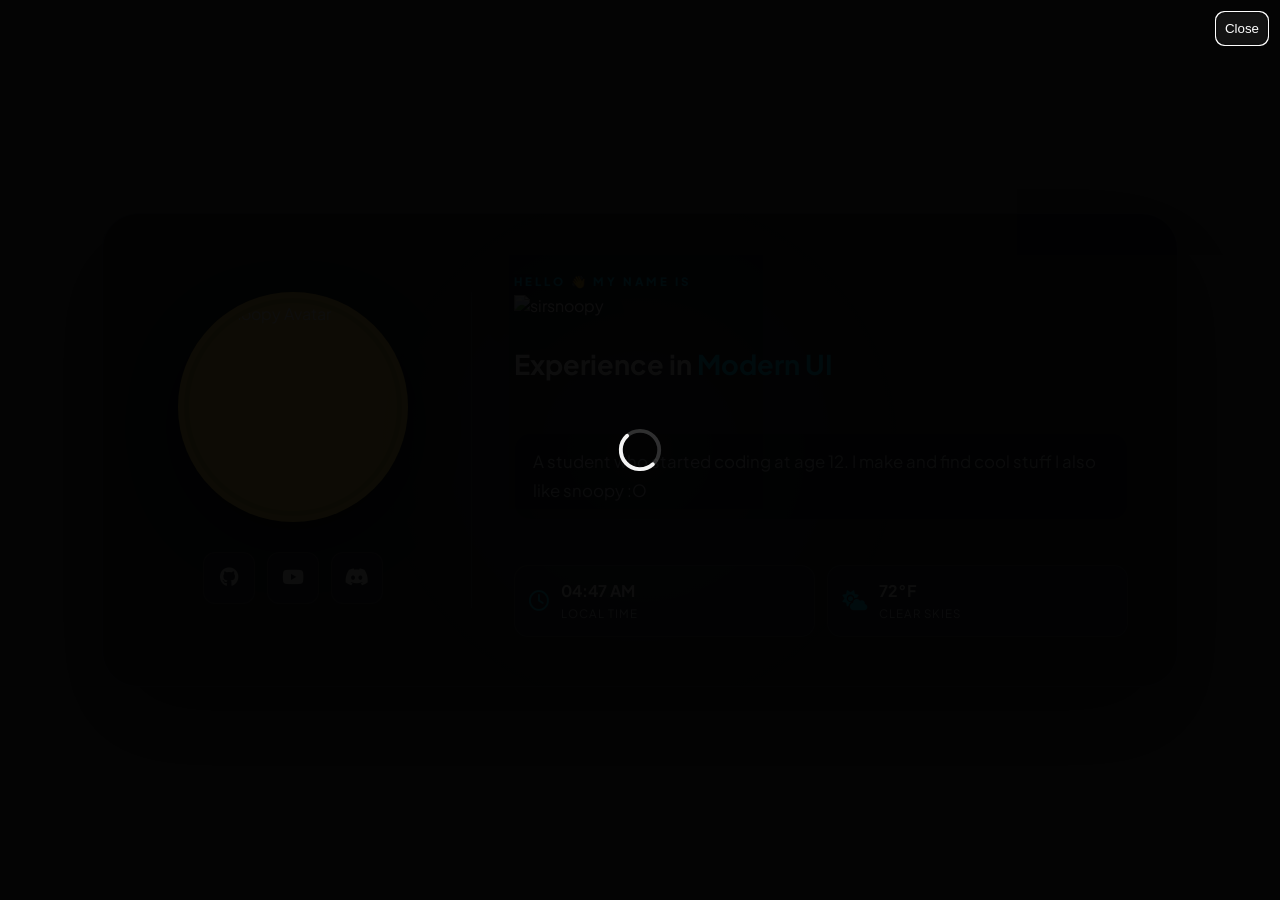
==== index.html @ 87497e59 "Update index.html" ====
<!doctype html>
<html lang="en">
<head>
<meta charset="utf-8" />
<meta name="viewport" content="width=device-width,initial-scale=1,viewport-fit=cover" />
<title>Sirsnoopy | Coder</title>

<link rel="icon" type="image/png" href="https://raw.githubusercontent.com/code-andrewy/Images/refs/heads/main/c0e9641a-6ab6-4aae-87ee-11a4ff2da95d.sketchpad%20(1).png" />

<link rel="stylesheet" href="https://cdnjs.cloudflare.com/ajax/libs/font-awesome/6.5.1/css/all.min.css" />

<link href="https://fonts.googleapis.com/css2?family=Plus+Jakarta+Sans:wght@400;600;700;800&display=swap" rel="stylesheet" />

<link rel="stylesheet" href="style.css">
</head>

<body>

<video id="bg-video" autoplay muted loop playsinline preload="auto">
  <source src="https://raw.githubusercontent.com/code-andrewy/Images/refs/heads/main/background.mp4" type="video/mp4">
  <source src="https://raw.githubusercontent.com/code-andrewy/Images/refs/heads/main/background.webm" type="video/webm">
</video>

<div id="bg-overlay"></div>

<div id="context-menu" aria-hidden="true" role="menu">
  <div class="menu-item" id="ctx-refresh" role="menuitem" tabindex="0">
    <i class="fa-solid fa-rotate"></i>
    <span style="margin-left:8px">Refresh Page</span>
  </div>
  <div class="menu-item" id="ctx-close" role="menuitem" tabindex="0">
    <i class="fa-solid fa-xmark"></i>
    <span style="margin-left:8px">Close Menu</span>
  </div>
</div>

<div class="container" id="tilt-container">
  <main class="card" id="tilt-card" role="application" aria-label="Sirsnoopy profile card">

    <div class="card-glow" id="glow"></div>

    <div class="profile-section">
      <div class="pfp-outer" tabindex="0">
        <div class="pfp-inner">
          <img
            src="https://raw.githubusercontent.com/code-andrewy/Images/refs/heads/main/c0e9641a-6ab6-4aae-87ee-11a4ff2da95d.sketchpad%20(1).png"
            alt="Sirsnoopy Avatar"
            class="pfp-img">
        </div>
      </div>

      <div class="social-row">
        <a href="https://github.com/code-andrewy" target="_blank" rel="noopener" class="social-btn" aria-label="GitHub">
          <i class="fa-brands fa-github"></i>
        </a>

        <a href="https://www.youtube.com/@SirSnoopsiee" target="_blank" rel="noopener" class="social-btn" aria-label="YouTube">
          <i class="fa-brands fa-youtube"></i>
        </a>

        <a href="https://discord.com/users/1453900770524266516" target="_blank" rel="noopener" class="social-btn" aria-label="Discord">
          <i class="fa-brands fa-discord"></i>
        </a>
      </div>
    </div>

    <div class="content-section">

      <div>
        <p class="greeting">Hello 👋 my name is</p>
        <img
          src="https://raw.githubusercontent.com/code-andrewy/jumpman64beta/refs/heads/main/image-removebg-preview%20(1).png"
          alt="sirsnoopy"
          class="name-logo">
      </div>

      <div class="typewriter-wrap">
        Experience in 
        <span id="typewriter" style="color:var(--blue)"></span>
        <span class="cursor"></span>
      </div>

      <p class="bio">
        A student who started coding at age 12. I make and find cool stuff I also like snoopy :O
      </p>

      <div class="info-grid">

        <div class="stat-box">
          <i class="fa-regular fa-clock"></i>
          <div>
            <span class="stat-val" id="time">00:00</span>
            <span class="stat-label">Local Time</span>
          </div>
        </div>

        <div class="stat-box">
          <i class="fa-solid fa-cloud-sun"></i>
          <div>
            <span class="stat-val" id="temp">--°F</span>
            <span class="stat-label" id="cond">Loading...</span>
          </div>
        </div>

      </div>

    </div>

  </main>
</div>

<div class="video-modal" id="video-modal" aria-hidden="true">
  <div class="video-frame" role="dialog" aria-modal="true" aria-label="Intro video">
    <button class="close" id="video-close">Close</button>
    <div id="intro-player" style="width:100%;height:100%;"></div>
  </div>
</div>

<script src="script.js" defer></script>

</body>
</html>
---- style.css ----
:root{
  --blue:#00d2ff;
  --yellow:#ffde59;
  --glass:rgba(15,20,35,0.75);
  --border:rgba(255,255,255,0.15);
  --text:#ffffff;
  --muted:#cbd5e1;
  --bg-fallback:url('https://raw.githubusercontent.com/code-andrewy/jumpman64beta/refs/heads/main/charlie-brown-snoopy-stargazing-desktop-wallpaper-preview.jpg');
  --smooth-medium:260ms;
}
*{box-sizing:border-box}
html,body{height:100%;margin:0;padding:0;font-family:'Plus Jakarta Sans',sans-serif;-webkit-font-smoothing:antialiased;-moz-osx-font-smoothing:grayscale;color:var(--text)}
body{display:flex;align-items:center;justify-content:center;min-height:100vh;padding:env(safe-area-inset-top,20px) env(safe-area-inset-right,20px) env(safe-area-inset-bottom,20px) env(safe-area-inset-left,20px);background:linear-gradient(rgba(0,0,0,0.45),rgba(0,0,0,0.45)),var(--bg-fallback);background-size:cover;background-position:center;overflow:auto}
@media (min-width:1100px){ body{ background-attachment:fixed } }
#bg-video{position:fixed;inset:0;width:100%;height:100%;object-fit:cover;z-index:-2;pointer-events:none}
#bg-overlay{position:fixed;inset:0;background:linear-gradient(rgba(0,0,0,0.45),rgba(0,0,0,0.45));z-index:-1;pointer-events:none}
.hide-video #bg-video{display:none}
#context-menu{position:fixed;background:rgba(20,25,40,0.95);backdrop-filter:blur(12px);border:1px solid var(--border);border-radius:12px;padding:8px;width:180px;display:none;z-index:10005;box-shadow:0 10px 30px rgba(0,0,0,0.5)}
.menu-item{padding:10px 14px;font-size:.85rem;border-radius:8px;cursor:pointer;display:flex;align-items:center;gap:10px}
.menu-item:hover{background:rgba(255,255,255,0.06)}
.menu-item:focus{outline:3px solid rgba(0,210,255,0.12)}
.ripple{position:fixed;border-radius:50%;transform:translate(-50%,-50%);pointer-events:none;background:rgba(255,255,255,0.16);animation:rippleAnim .56s cubic-bezier(.2,.9,.28,1) forwards;z-index:10006}
@keyframes rippleAnim{0%{transform:translate(-50%,-50%) scale(0.02);opacity:0.9}60%{transform:translate(-50%,-50%) scale(0.8);opacity:0.45}100%{transform:translate(-50%,-50%) scale(4);opacity:0}}
.container{width:100%;max-width:1100px;margin:0 auto;padding:12px;perspective:1500px;z-index:2}
.card{width:100%;background:var(--glass);border:1px solid var(--border);border-radius:36px;padding:clamp(18px,3.5vw,48px);display:grid;grid-template-columns:1fr;gap:clamp(16px,3vw,40px);backdrop-filter:blur(28px) saturate(160%);-webkit-backdrop-filter:blur(28px) saturate(160%);box-shadow:0 40px 90px rgba(0,0,0,0.55);transform-style:preserve-3d;transition:transform .12s ease-out;position:relative;max-height:calc(100vh - 40px);overflow:auto;-webkit-overflow-scrolling:touch;will-change:transform}
.card-glow{position:absolute;inset:0;background:radial-gradient(circle at var(--mouse-x,50%) var(--mouse-y,50%),rgba(255,255,255,0.08),transparent 45%);pointer-events:none;z-index:3;border-radius:inherit;transition:background-position 220ms linear,opacity 220ms ease}
.profile-section{display:flex;flex-direction:column;align-items:center;gap:clamp(16px,2.6vw,30px);z-index:2;padding-bottom:4px}
.pfp-outer{width:clamp(120px,20vw,230px);height:clamp(120px,20vw,230px);background:var(--yellow);border-radius:50%;padding:6px;box-shadow:0 20px 45px rgba(0,0,0,0.5);transition:transform .4s cubic-bezier(.175,.885,.32,1.275);flex-shrink:0}
.pfp-outer:hover{transform:scale(1.04)}
.pfp-inner{width:100%;height:100%;border-radius:50%;overflow:hidden;border:5px solid rgba(0,0,0,0.12)}
.pfp-img{width:100%;height:100%;object-fit:cover;display:block;backface-visibility:hidden;-webkit-transform:translateZ(0)}
.content-section{z-index:2;display:flex;flex-direction:column;gap:clamp(12px,2.2vw,28px)}
.greeting{color:var(--blue);text-transform:uppercase;letter-spacing:3px;font-weight:800;font-size:.72rem;margin-bottom:6px;opacity:.95}
.name-logo{max-width:320px;width:100%;filter:drop-shadow(0 8px 15px rgba(0,0,0,0.4));margin-bottom:6px}
.typewriter-wrap{font-size:clamp(1rem,2.6vw,1.7rem);font-weight:700;min-height:1.4em;line-height:1.1;word-break:break-word}
.bio{color:var(--muted);font-size:clamp(.95rem,1.9vw,1.05rem);line-height:1.7;background:rgba(0,0,0,0.28);padding:14px 18px;border-radius:16px;border:1px solid rgba(255,255,255,0.06);max-width:100%;overflow:auto}
.info-grid{display:grid;grid-template-columns:repeat(auto-fit,minmax(160px,1fr));gap:12px}
.stat-box{background:rgba(255,255,255,0.04);padding:14px;border-radius:14px;border:1px solid var(--border);display:flex;align-items:center;gap:12px;transition:transform .28s ease,background .28s ease,border-color .28s ease}
.stat-box:hover{transform:translateY(-6px);background:rgba(255,255,255,0.06);border-color:var(--blue)}
.stat-box i{font-size:1.25rem;color:var(--blue)}
.stat-val{font-weight:700;font-size:1rem;display:block}
.stat-label{font-size:.72rem;color:var(--muted);text-transform:uppercase;letter-spacing:1px}
.social-row{display:flex;gap:12px;flex-wrap:wrap;align-items:center}
.social-btn{width:52px;height:52px;border-radius:12px;background:rgba(255,255,255,0.07);border:1px solid var(--border);color:white;font-size:1.2rem;display:grid;place-items:center;text-decoration:none;transition:transform .22s cubic-bezier(.175,.885,.32,1.275),box-shadow .22s}
.social-btn:hover{transform:translateY(-8px) scale(1.06);box-shadow:0 12px 28px rgba(0,0,0,0.28)}
@media (min-width:850px){.card{grid-template-columns:320px 1fr;align-items:center;gap:36px;padding:clamp(28px,3.8vw,56px)}.profile-section{border-right:1px solid var(--border);padding-right:36px}.content-section{padding-left:6px}}
@media (max-width:600px){.card{padding:16px;border-radius:20px;gap:16px;max-height:calc(100vh - 20px)}.profile-section{border-right:none;padding:0}.social-row{justify-content:center}.name-logo{max-width:260px;margin:0 auto;display:block}.greeting{text-align:center}.pfp-outer{padding:4px}.social-btn{width:48px;height:48px;font-size:1.05rem;border-radius:10px}.bio{padding:12px;border-radius:12px}}
@media (max-width:420px){.pfp-outer{width:clamp(96px,28vw,160px);height:clamp(96px,28vw,160px)}.typewriter-wrap{font-size:1.05rem}.stat-box{padding:11px;gap:10px}.info-grid{grid-template-columns:repeat(auto-fit,minmax(140px,1fr))}.card{padding:12px;border-radius:16px}}
.video-modal{position:fixed;inset:0;display:none;align-items:center;justify-content:center;background:rgba(0,0,0,0.95);z-index:10010}
.video-frame{position:absolute;inset:0;width:100%;height:100%;margin:auto;border-radius:0;overflow:hidden}
.video-frame .close{position:absolute;right:12px;top:12px;background:rgba(255,255,255,0.06);border:1px solid rgba(255,255,255,0.06);color:#fff;padding:8px;border-radius:8px;cursor:pointer;z-index:3}
.copy-toast{position:fixed;left:50%;transform:translateX(-50%);bottom:6%;padding:10px 14px;border-radius:12px;background:rgba(12,12,12,0.9);color:#fff;font-weight:700;z-index:120000;box-shadow:0 12px 28px rgba(0,0,0,0.6)}
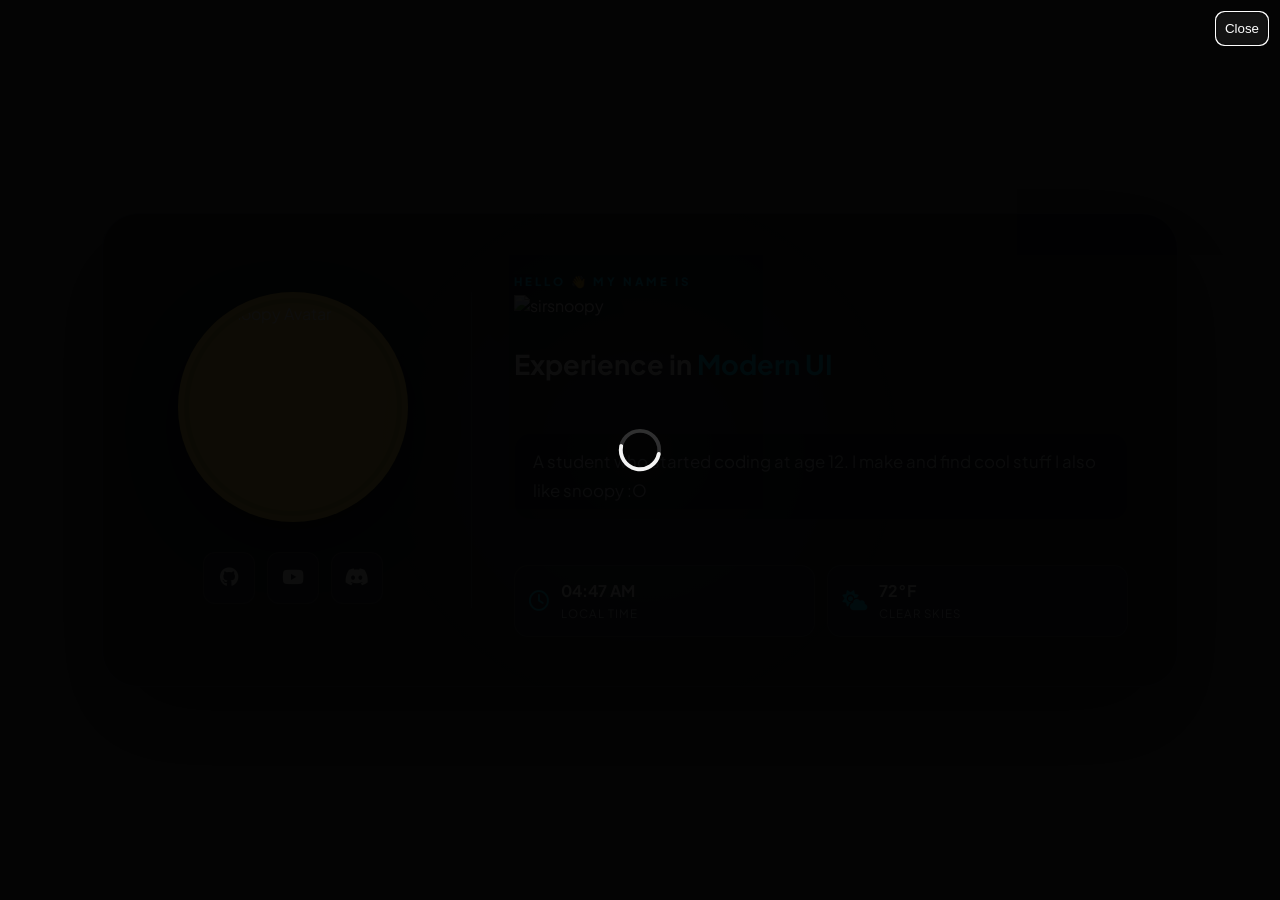
==== commit 643458d3: "Update index.html" ====
--- a/index.html
+++ b/index.html
@@ -15,11 +15,6 @@
 </head>
 
 <body>
-
-<video id="bg-video" autoplay muted loop playsinline preload="auto">
-  <source src="https://raw.githubusercontent.com/code-andrewy/Images/refs/heads/main/background.mp4" type="video/mp4">
-  <source src="https://raw.githubusercontent.com/code-andrewy/Images/refs/heads/main/background.webm" type="video/webm">
-</video>
 
 <div id="bg-overlay"></div>
 
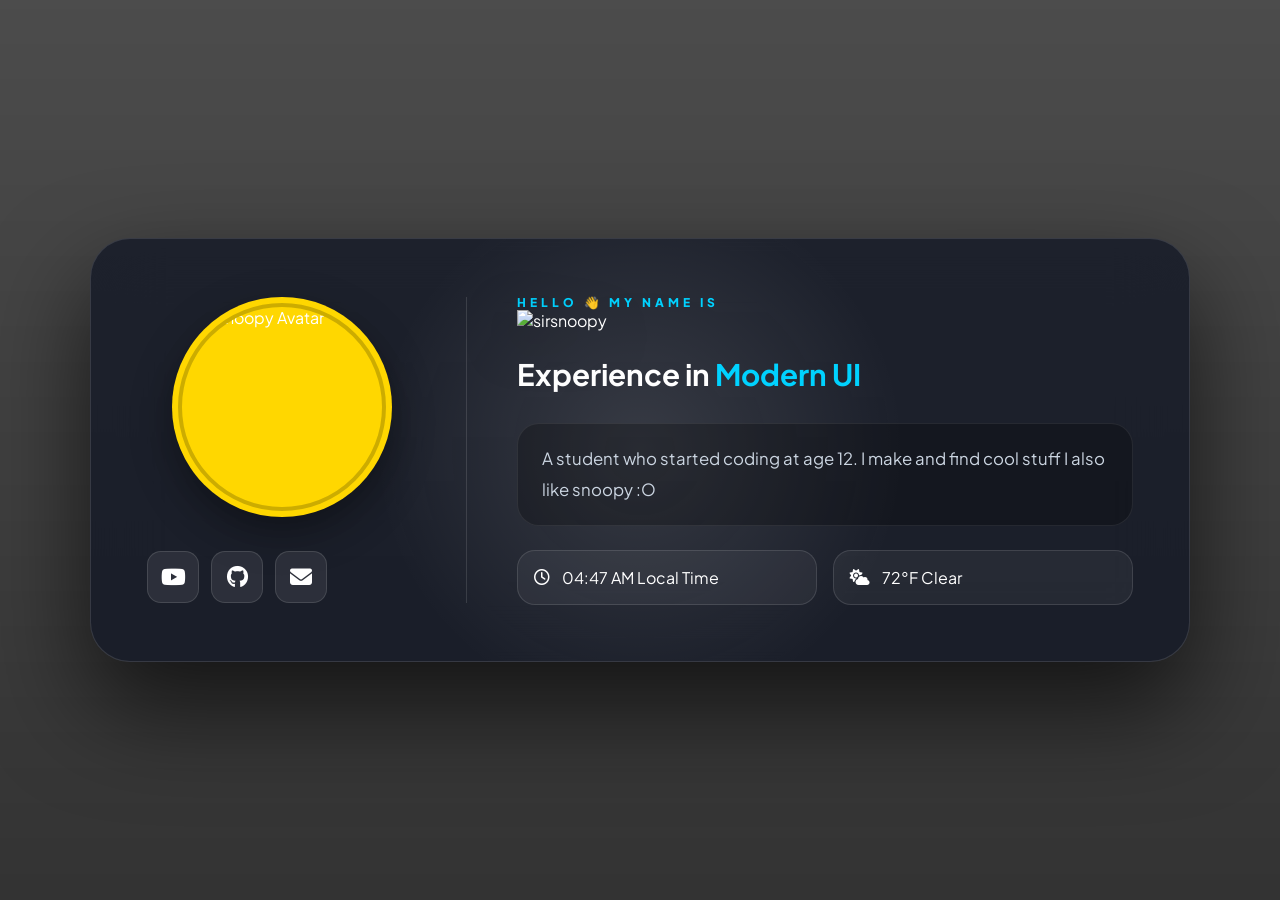
==== commit 985733b6: "removed yt" ====
--- a/index.html
+++ b/index.html
@@ -3,9 +3,9 @@
 <head>
 <meta charset="utf-8" />
 <meta name="viewport" content="width=device-width,initial-scale=1,viewport-fit=cover" />
-<title>Sirsnoopy | Coder</title>
+<title>Sirsnoopy</title>
 
-<link rel="icon" type="image/png" href="https://raw.githubusercontent.com/code-andrewy/Images/refs/heads/main/c0e9641a-6ab6-4aae-87ee-11a4ff2da95d.sketchpad%20(1).png" />
+<link rel="icon" type="image/png" href="https://raw.githubusercontent.com/code-andrewy/Images/refs/heads/main/unwatermarked_Gemini_Generated_Image_5cxwxp5cxwxp5cxw.png" />
 
 <link rel="stylesheet" href="https://cdnjs.cloudflare.com/ajax/libs/font-awesome/6.5.1/css/all.min.css" />
 
@@ -38,7 +38,7 @@
       <div class="pfp-outer" tabindex="0">
         <div class="pfp-inner">
           <img
-            src="https://raw.githubusercontent.com/code-andrewy/Images/refs/heads/main/c0e9641a-6ab6-4aae-87ee-11a4ff2da95d.sketchpad%20(1).png"
+            src="https://raw.githubusercontent.com/code-andrewy/Images/refs/heads/main/unwatermarked_Gemini_Generated_Image_5cxwxp5cxwxp5cxw.png"
             alt="Sirsnoopy Avatar"
             class="pfp-img">
         </div>
@@ -53,7 +53,7 @@
           <i class="fa-brands fa-youtube"></i>
         </a>
 
-        <a href="https://discord.com/users/1453900770524266516" target="_blank" rel="noopener" class="social-btn" aria-label="Discord">
+        <a href="https://discord.com/users/1478125540828385350" target="_blank" rel="noopener" class="social-btn" aria-label="Discord">
           <i class="fa-brands fa-discord"></i>
         </a>
       </div>
@@ -106,7 +106,6 @@
 
 <div class="video-modal" id="video-modal" aria-hidden="true">
   <div class="video-frame" role="dialog" aria-modal="true" aria-label="Intro video">
-    <button class="close" id="video-close">Close</button>
     <div id="intro-player" style="width:100%;height:100%;"></div>
   </div>
 </div>
--- a/style.css
+++ b/style.css
@@ -1,52 +1,358 @@
-:root{
-  --blue:#00d2ff;
-  --yellow:#ffde59;
-  --glass:rgba(15,20,35,0.75);
-  --border:rgba(255,255,255,0.15);
-  --text:#ffffff;
-  --muted:#cbd5e1;
-  --bg-fallback:url('https://raw.githubusercontent.com/code-andrewy/jumpman64beta/refs/heads/main/charlie-brown-snoopy-stargazing-desktop-wallpaper-preview.jpg');
-  --smooth-medium:260ms;
-}
-*{box-sizing:border-box}
-html,body{height:100%;margin:0;padding:0;font-family:'Plus Jakarta Sans',sans-serif;-webkit-font-smoothing:antialiased;-moz-osx-font-smoothing:grayscale;color:var(--text)}
-body{display:flex;align-items:center;justify-content:center;min-height:100vh;padding:env(safe-area-inset-top,20px) env(safe-area-inset-right,20px) env(safe-area-inset-bottom,20px) env(safe-area-inset-left,20px);background:linear-gradient(rgba(0,0,0,0.45),rgba(0,0,0,0.45)),var(--bg-fallback);background-size:cover;background-position:center;overflow:auto}
-@media (min-width:1100px){ body{ background-attachment:fixed } }
-#bg-video{position:fixed;inset:0;width:100%;height:100%;object-fit:cover;z-index:-2;pointer-events:none}
-#bg-overlay{position:fixed;inset:0;background:linear-gradient(rgba(0,0,0,0.45),rgba(0,0,0,0.45));z-index:-1;pointer-events:none}
-.hide-video #bg-video{display:none}
-#context-menu{position:fixed;background:rgba(20,25,40,0.95);backdrop-filter:blur(12px);border:1px solid var(--border);border-radius:12px;padding:8px;width:180px;display:none;z-index:10005;box-shadow:0 10px 30px rgba(0,0,0,0.5)}
-.menu-item{padding:10px 14px;font-size:.85rem;border-radius:8px;cursor:pointer;display:flex;align-items:center;gap:10px}
-.menu-item:hover{background:rgba(255,255,255,0.06)}
-.menu-item:focus{outline:3px solid rgba(0,210,255,0.12)}
-.ripple{position:fixed;border-radius:50%;transform:translate(-50%,-50%);pointer-events:none;background:rgba(255,255,255,0.16);animation:rippleAnim .56s cubic-bezier(.2,.9,.28,1) forwards;z-index:10006}
-@keyframes rippleAnim{0%{transform:translate(-50%,-50%) scale(0.02);opacity:0.9}60%{transform:translate(-50%,-50%) scale(0.8);opacity:0.45}100%{transform:translate(-50%,-50%) scale(4);opacity:0}}
-.container{width:100%;max-width:1100px;margin:0 auto;padding:12px;perspective:1500px;z-index:2}
-.card{width:100%;background:var(--glass);border:1px solid var(--border);border-radius:36px;padding:clamp(18px,3.5vw,48px);display:grid;grid-template-columns:1fr;gap:clamp(16px,3vw,40px);backdrop-filter:blur(28px) saturate(160%);-webkit-backdrop-filter:blur(28px) saturate(160%);box-shadow:0 40px 90px rgba(0,0,0,0.55);transform-style:preserve-3d;transition:transform .12s ease-out;position:relative;max-height:calc(100vh - 40px);overflow:auto;-webkit-overflow-scrolling:touch;will-change:transform}
-.card-glow{position:absolute;inset:0;background:radial-gradient(circle at var(--mouse-x,50%) var(--mouse-y,50%),rgba(255,255,255,0.08),transparent 45%);pointer-events:none;z-index:3;border-radius:inherit;transition:background-position 220ms linear,opacity 220ms ease}
-.profile-section{display:flex;flex-direction:column;align-items:center;gap:clamp(16px,2.6vw,30px);z-index:2;padding-bottom:4px}
-.pfp-outer{width:clamp(120px,20vw,230px);height:clamp(120px,20vw,230px);background:var(--yellow);border-radius:50%;padding:6px;box-shadow:0 20px 45px rgba(0,0,0,0.5);transition:transform .4s cubic-bezier(.175,.885,.32,1.275);flex-shrink:0}
-.pfp-outer:hover{transform:scale(1.04)}
-.pfp-inner{width:100%;height:100%;border-radius:50%;overflow:hidden;border:5px solid rgba(0,0,0,0.12)}
-.pfp-img{width:100%;height:100%;object-fit:cover;display:block;backface-visibility:hidden;-webkit-transform:translateZ(0)}
-.content-section{z-index:2;display:flex;flex-direction:column;gap:clamp(12px,2.2vw,28px)}
-.greeting{color:var(--blue);text-transform:uppercase;letter-spacing:3px;font-weight:800;font-size:.72rem;margin-bottom:6px;opacity:.95}
-.name-logo{max-width:320px;width:100%;filter:drop-shadow(0 8px 15px rgba(0,0,0,0.4));margin-bottom:6px}
-.typewriter-wrap{font-size:clamp(1rem,2.6vw,1.7rem);font-weight:700;min-height:1.4em;line-height:1.1;word-break:break-word}
-.bio{color:var(--muted);font-size:clamp(.95rem,1.9vw,1.05rem);line-height:1.7;background:rgba(0,0,0,0.28);padding:14px 18px;border-radius:16px;border:1px solid rgba(255,255,255,0.06);max-width:100%;overflow:auto}
-.info-grid{display:grid;grid-template-columns:repeat(auto-fit,minmax(160px,1fr));gap:12px}
-.stat-box{background:rgba(255,255,255,0.04);padding:14px;border-radius:14px;border:1px solid var(--border);display:flex;align-items:center;gap:12px;transition:transform .28s ease,background .28s ease,border-color .28s ease}
-.stat-box:hover{transform:translateY(-6px);background:rgba(255,255,255,0.06);border-color:var(--blue)}
-.stat-box i{font-size:1.25rem;color:var(--blue)}
-.stat-val{font-weight:700;font-size:1rem;display:block}
-.stat-label{font-size:.72rem;color:var(--muted);text-transform:uppercase;letter-spacing:1px}
-.social-row{display:flex;gap:12px;flex-wrap:wrap;align-items:center}
-.social-btn{width:52px;height:52px;border-radius:12px;background:rgba(255,255,255,0.07);border:1px solid var(--border);color:white;font-size:1.2rem;display:grid;place-items:center;text-decoration:none;transition:transform .22s cubic-bezier(.175,.885,.32,1.275),box-shadow .22s}
-.social-btn:hover{transform:translateY(-8px) scale(1.06);box-shadow:0 12px 28px rgba(0,0,0,0.28)}
-@media (min-width:850px){.card{grid-template-columns:320px 1fr;align-items:center;gap:36px;padding:clamp(28px,3.8vw,56px)}.profile-section{border-right:1px solid var(--border);padding-right:36px}.content-section{padding-left:6px}}
-@media (max-width:600px){.card{padding:16px;border-radius:20px;gap:16px;max-height:calc(100vh - 20px)}.profile-section{border-right:none;padding:0}.social-row{justify-content:center}.name-logo{max-width:260px;margin:0 auto;display:block}.greeting{text-align:center}.pfp-outer{padding:4px}.social-btn{width:48px;height:48px;font-size:1.05rem;border-radius:10px}.bio{padding:12px;border-radius:12px}}
-@media (max-width:420px){.pfp-outer{width:clamp(96px,28vw,160px);height:clamp(96px,28vw,160px)}.typewriter-wrap{font-size:1.05rem}.stat-box{padding:11px;gap:10px}.info-grid{grid-template-columns:repeat(auto-fit,minmax(140px,1fr))}.card{padding:12px;border-radius:16px}}
-.video-modal{position:fixed;inset:0;display:none;align-items:center;justify-content:center;background:rgba(0,0,0,0.95);z-index:10010}
-.video-frame{position:absolute;inset:0;width:100%;height:100%;margin:auto;border-radius:0;overflow:hidden}
-.video-frame .close{position:absolute;right:12px;top:12px;background:rgba(255,255,255,0.06);border:1px solid rgba(255,255,255,0.06);color:#fff;padding:8px;border-radius:8px;cursor:pointer;z-index:3}
-.copy-toast{position:fixed;left:50%;transform:translateX(-50%);bottom:6%;padding:10px 14px;border-radius:12px;background:rgba(12,12,12,0.9);color:#fff;font-weight:700;z-index:120000;box-shadow:0 12px 28px rgba(0,0,0,0.6)}
+/* Stop looking at my code me don't like that! :( */ 
+:root {
+  --blue: #00d2ff;
+  --yellow: #ffd700; 
+  --glass: rgba(15, 20, 35, 0.72);
+  --border: rgba(255, 255, 255, 0.12);
+  --text: #ffffff;
+  --muted: #cbd5e1;
+  --bg-fallback: url('https://raw.githubusercontent.com/code-andrewy/jumpman64beta/refs/heads/main/charlie-brown-snoopy-stargazing-desktop-wallpaper-preview.jpg');
+  --smooth-bounce: cubic-bezier(0.34, 1.56, 0.64, 1);
+  --smooth-fluid: cubic-bezier(0.23, 1, 0.32, 1);
+}
+
+/* --- 2. BASE RESET --- */
+* { box-sizing: border-box; margin: 0; padding: 0; }
+
+html, body {
+  height: 100%;
+  font-family: 'Plus Jakarta Sans', sans-serif;
+  -webkit-font-smoothing: antialiased;
+  color: var(--text);
+  overflow-x: hidden;
+}
+
+body {
+  display: flex;
+  align-items: center;
+  justify-content: center;
+  min-height: 100vh;
+  padding: 20px;
+  background: linear-gradient(rgba(0, 0, 0, 0.5), rgba(0, 0, 0, 0.5)), var(--bg-fallback);
+  background-size: cover;
+  background-position: center;
+  background-attachment: fixed;
+}
+
+/* --- 3. BACKGROUND LAYERS --- */
+#bg-video {
+  position: fixed;
+  inset: 0;
+  width: 100%;
+  height: 100%;
+  object-fit: cover;
+  z-index: -2;
+  pointer-events: none;
+}
+
+#bg-overlay {
+  position: fixed;
+  inset: 0;
+  background: linear-gradient(rgba(0, 0, 0, 0.4), rgba(0, 0, 0, 0.6));
+  z-index: -1;
+}
+
+/* --- 4. CUSTOM CONTEXT MENU --- */
+#context-menu {
+  position: fixed;
+  background: rgba(20, 25, 40, 0.92);
+  backdrop-filter: blur(16px);
+  -webkit-backdrop-filter: blur(16px);
+  border: 1px solid var(--border);
+  border-radius: 14px;
+  padding: 6px;
+  width: 190px;
+  display: none;
+  z-index: 10005;
+  box-shadow: 0 15px 40px rgba(0, 0, 0, 0.6);
+}
+
+.menu-item {
+  padding: 10px 14px;
+  font-size: .85rem;
+  border-radius: 10px;
+  cursor: pointer;
+  display: flex;
+  align-items: center;
+  gap: 10px;
+  transition: all 0.2s ease;
+}
+
+.menu-item:hover { background: rgba(255, 255, 255, 0.1); color: var(--blue); }
+
+/* --- 5. THE MAIN CARD --- */
+.container {
+  width: 100%;
+  max-width: 1100px;
+  perspective: 2000px;
+  z-index: 2;
+  animation: cardAppear 0.85s var(--smooth-fluid);
+}
+
+.card {
+  width: 100%;
+  background: var(--glass);
+  border: 1px solid var(--border);
+  border-radius: 40px;
+  padding: clamp(24px, 5vw, 56px);
+  display: grid;
+  grid-template-columns: 1fr;
+  gap: clamp(24px, 4vw, 48px);
+  backdrop-filter: blur(35px) saturate(180%);
+  -webkit-backdrop-filter: blur(35px) saturate(180%);
+  box-shadow: 0 45px 100px rgba(0, 0, 0, 0.65);
+  transform-style: preserve-3d;
+  position: relative;
+  overflow: visible; 
+}
+
+.card-glow {
+  position: absolute;
+  inset: 0;
+  background: radial-gradient(circle at var(--mouse-x, 50%) var(--mouse-y, 50%), rgba(255, 255, 255, 0.12), transparent 45%);
+  pointer-events: none;
+  z-index: 1;
+  border-radius: inherit;
+}
+
+/* --- 6. PROFILE & SOCIALS --- */
+.profile-section {
+  display: flex;
+  flex-direction: column;
+  align-items: center;
+  gap: 24px;
+  z-index: 2;
+}
+
+.pfp-outer {
+  width: clamp(140px, 20vw, 220px);
+  height: clamp(140px, 20vw, 220px);
+  background: var(--yellow);
+  border-radius: 50%;
+  padding: 6px;
+  box-shadow: 0 15px 40px rgba(0, 0, 0, 0.4);
+  transition: transform 0.5s var(--smooth-bounce);
+}
+
+.pfp-outer:hover { transform: scale(1.05) rotate(2deg); }
+
+.pfp-inner {
+  width: 100%; height: 100%;
+  border-radius: 50%;
+  overflow: hidden;
+  border: 4px solid rgba(0, 0, 0, 0.2);
+}
+
+.pfp-img { width: 100%; height: 100%; object-fit: cover; }
+
+.social-row { 
+  display: flex; 
+  gap: 12px; 
+  flex-wrap: wrap; 
+  justify-content: center; 
+  align-items: center;
+  width: 100%;
+  margin-top: 10px;
+}
+
+.social-btn {
+  width: 52px;
+  height: 52px;
+  border-radius: 14px;
+  background: rgba(255, 255, 255, 0.08);
+  border: 1px solid var(--border);
+  color: white;
+  display: flex;
+  align-items: center;
+  justify-content: center;
+  text-decoration: none;
+  transition: all 0.4s var(--smooth-bounce);
+  position: relative;
+}
+
+.social-btn:hover { 
+  transform: translateY(-8px) scale(1.05); 
+  color: #fff; 
+}
+
+.social-btn::after {
+  content: attr(data-tooltip);
+  position: absolute;
+  bottom: -40px;
+  left: 50%;
+  transform: translateX(-50%) translateY(10px);
+  background: rgba(0, 0, 0, 0.9);
+  border: 1px solid var(--border);
+  color: white;
+  padding: 5px 12px;
+  border-radius: 8px;
+  font-size: 12px;
+  white-space: nowrap;
+  opacity: 0;
+  pointer-events: none;
+  transition: all 0.3s var(--smooth-fluid);
+  z-index: 100;
+}
+
+.social-btn:hover::after {
+  opacity: 1;
+  transform: translateX(-50%) translateY(0);
+}
+
+.social-btn.youtube:hover { background: #ff0000; border-color: #ff0000; box-shadow: 0 8px 20px rgba(255, 0, 0, 0.3); }
+.social-btn.github:hover { background: #333; border-color: #666; box-shadow: 0 8px 20px rgba(0, 0, 0, 0.4); }
+.social-btn.contact-injected:hover,
+.social-btn.contact:hover { background: var(--blue); border-color: var(--blue); box-shadow: 0 8px 20px rgba(0, 210, 255, 0.3); }
+
+/* --- 7. CONTENT & STATS --- */
+.content-section {
+  z-index: 2;
+  display: flex;
+  flex-direction: column;
+  gap: 24px;
+}
+
+.greeting {
+  color: var(--blue);
+  text-transform: uppercase;
+  letter-spacing: 4px;
+  font-weight: 800;
+  font-size: 0.75rem;
+}
+
+.name-logo {
+  max-width: 340px;
+  width: 100%;
+  filter: drop-shadow(0 12px 24px rgba(0, 0, 0, 0.5));
+}
+
+.typewriter-wrap {
+  font-size: clamp(1.1rem, 2.8vw, 1.85rem);
+  font-weight: 700;
+  min-height: 1.5em;
+}
+
+.bio {
+  color: var(--muted);
+  font-size: 1.05rem;
+  line-height: 1.8;
+  background: rgba(0, 0, 0, 0.25);
+  padding: 20px 24px;
+  border-radius: 22px;
+  border: 1px solid rgba(255, 255, 255, 0.08);
+}
+
+.info-grid {
+  display: grid;
+  grid-template-columns: repeat(auto-fit, minmax(180px, 1fr));
+  gap: 16px;
+}
+
+.stat-box {
+  background: rgba(255, 255, 255, 0.05);
+  padding: 16px;
+  border-radius: 18px;
+  border: 1px solid var(--border);
+  display: flex;
+  align-items: center;
+  gap: 12px;
+  transition: all 0.3s var(--smooth-fluid);
+}
+
+/* --- 8. VIDEO MODAL FIX (FULL SCREEN) --- */
+#video-modal {
+  position: fixed;
+  inset: 0;
+  display: none;
+  align-items: center;
+  justify-content: center;
+  background: rgba(0, 0, 0, 0.96);
+  z-index: 10010;
+  backdrop-filter: blur(15px);
+}
+
+/* FORCE FULLSCREEN VIDEO */
+.video-container {
+  position: fixed;
+  inset: 0;
+  width: 100vw;
+  height: 100vh;
+  max-width: none;
+  max-height: none;
+  border-radius: 0;
+  overflow: hidden;
+  background: #000;
+}
+
+/* REMOVE SIZE LIMIT */
+.video-container iframe {
+  width: 100%;
+  height: 100%;
+  border: none;
+}
+
+/* CLOSE BUTTON MATCHES SOCIAL BUTTON STYLE */
+#video-close {
+  position: fixed;
+  top: 20px;
+  right: 20px;
+  width: 52px;
+  height: 52px;
+  border-radius: 14px;
+  background: rgba(255,255,255,0.08);
+  border: 1px solid var(--border);
+  color: white;
+  display: flex;
+  align-items: center;
+  justify-content: center;
+  cursor: pointer;
+  transition: all 0.4s var(--smooth-bounce);
+  z-index: 10011;
+}
+
+#video-close:hover {
+  transform: translateY(-8px) scale(1.05);
+  background: #ff0000;
+  border-color: #ff0000;
+  box-shadow: 0 10px 25px rgba(255,0,0,0.4);
+}
+
+.copy-toast {
+  position: fixed;
+  left: 50%;
+  transform: translateX(-50%);
+  bottom: 50px;
+  padding: 14px 24px;
+  border-radius: 16px;
+  background: rgba(10, 10, 10, 0.95);
+  border: 1px solid var(--blue);
+  color: #fff;
+  font-weight: 700;
+  z-index: 120000;
+  animation: cardAppear 0.4s var(--smooth-fluid);
+}
+
+.ripple {
+  position: fixed;
+  border-radius: 50%;
+  transform: translate(-50%, -50%);
+  pointer-events: none;
+  background: rgba(255, 255, 255, 0.25);
+  animation: rippleAnim .6s var(--smooth-fluid) forwards;
+  z-index: 10006;
+}
+
+/* --- 9. ANIMATIONS & RESPONSIVE --- */
+@keyframes cardAppear { from { opacity: 0; transform: translateY(20px); } to { opacity: 1; transform: translateY(0); } }
+@keyframes rippleAnim { 0% { transform: translate(-50%, -50%) scale(0); opacity: 0.8; } 100% { transform: translate(-50%, -50%) scale(4); opacity: 0; } }
+
+@media (min-width: 850px) {
+  .card { grid-template-columns: 320px 1fr; align-items: center; gap: 50px; }
+  .profile-section { border-right: 1px solid var(--border); padding-right: 50px; }
+  .social-row { justify-content: flex-start; }
+}
+
+@media (max-width: 600px) {
+  .card { padding: 24px; border-radius: 30px; }
+  .profile-section { border-right: none; border-bottom: 1px solid var(--border); padding-bottom: 24px; }
+}
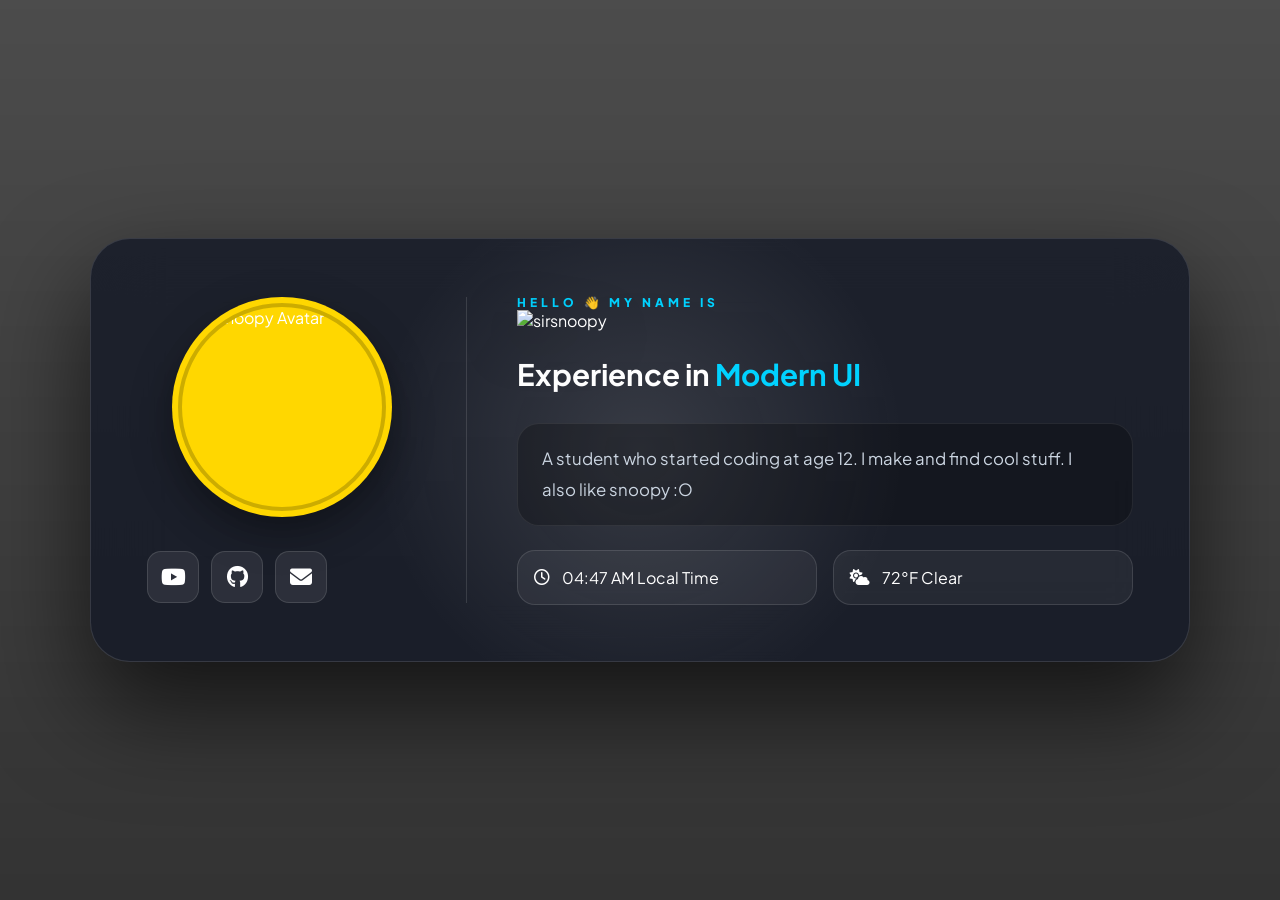
==== commit 8e0769cf: "Update index.html" ====
--- a/index.html
+++ b/index.html
@@ -1,116 +1,107 @@
-<!doctype html>
+<!DOCTYPE html>
 <html lang="en">
 <head>
-<meta charset="utf-8" />
-<meta name="viewport" content="width=device-width,initial-scale=1,viewport-fit=cover" />
-<title>Sirsnoopy</title>
+  <meta charset="utf-8" />
+  <meta name="viewport" content="width=device-width, initial-scale=1, viewport-fit=cover" />
+  <title>SirSnoopsiee | Public profile</title>
 
-<link rel="icon" type="image/png" href="https://raw.githubusercontent.com/code-andrewy/Images/refs/heads/main/unwatermarked_Gemini_Generated_Image_5cxwxp5cxwxp5cxw.png" />
+  <link rel="icon" type="image/png" href="https://raw.githubusercontent.com/code-andrewy/Images/refs/heads/main/unwatermarked_Gemini_Generated_Image_5cxwxp5cxwxp5cxw.png" />
 
-<link rel="stylesheet" href="https://cdnjs.cloudflare.com/ajax/libs/font-awesome/6.5.1/css/all.min.css" />
+  <link rel="stylesheet" href="https://cdnjs.cloudflare.com/ajax/libs/font-awesome/6.5.1/css/all.min.css" />
+  <link href="https://fonts.googleapis.com/css2?family=Plus+Jakarta+Sans:wght@400;600;700;800&display=swap" rel="stylesheet" />
 
-<link href="https://fonts.googleapis.com/css2?family=Plus+Jakarta+Sans:wght@400;600;700;800&display=swap" rel="stylesheet" />
-
-<link rel="stylesheet" href="style.css">
+  <link rel="stylesheet" href="style.css">
 </head>
 
 <body>
 
-<div id="bg-overlay"></div>
+  <div id="bg-overlay"></div>
 
-<div id="context-menu" aria-hidden="true" role="menu">
-  <div class="menu-item" id="ctx-refresh" role="menuitem" tabindex="0">
-    <i class="fa-solid fa-rotate"></i>
-    <span style="margin-left:8px">Refresh Page</span>
+  <div id="context-menu" aria-hidden="true" role="menu" style="display: none; position: absolute; z-index: 1000;">
+    <div class="menu-item" id="ctx-refresh" role="menuitem" tabindex="0">
+      <i class="fa-solid fa-rotate"></i>
+      <span style="margin-left:8px">Refresh Page</span>
+    </div>
+    <div class="menu-item" id="ctx-close" role="menuitem" tabindex="0">
+      <i class="fa-solid fa-xmark"></i>
+      <span style="margin-left:8px">Close Menu</span>
+    </div>
   </div>
-  <div class="menu-item" id="ctx-close" role="menuitem" tabindex="0">
-    <i class="fa-solid fa-xmark"></i>
-    <span style="margin-left:8px">Close Menu</span>
-  </div>
-</div>
 
-<div class="container" id="tilt-container">
-  <main class="card" id="tilt-card" role="application" aria-label="Sirsnoopy profile card">
+  <div class="container" id="tilt-container">
+    <main class="card" id="tilt-card" role="application" aria-label="Sirsnoopy profile card">
+      
+      <div class="card-glow" id="glow"></div>
 
-    <div class="card-glow" id="glow"></div>
+      <div class="profile-section">
+        <div class="pfp-outer" tabindex="0" aria-label="Profile picture">
+          <div class="pfp-inner">
+            <img 
+              src="https://raw.githubusercontent.com/code-andrewy/Images/refs/heads/main/unwatermarked_Gemini_Generated_Image_5cxwxp5cxwxp5cxw.png" 
+              alt="Sirsnoopy Avatar" 
+              class="pfp-img">
+          </div>
+        </div>
 
-    <div class="profile-section">
-      <div class="pfp-outer" tabindex="0">
-        <div class="pfp-inner">
-          <img
-            src="https://raw.githubusercontent.com/code-andrewy/Images/refs/heads/main/unwatermarked_Gemini_Generated_Image_5cxwxp5cxwxp5cxw.png"
-            alt="Sirsnoopy Avatar"
-            class="pfp-img">
+        <div class="social-row">
+          <a href="https://github.com/code-andrewy" target="_blank" rel="noopener" class="social-btn" aria-label="GitHub">
+            <i class="fa-brands fa-github"></i>
+          </a>
+          <a href="https://www.youtube.com/@SirSnoopsiee" target="_blank" rel="noopener" class="social-btn" aria-label="YouTube">
+            <i class="fa-brands fa-youtube"></i>
+          </a>
+          <a href="https://discord.com/users/1478125540828385350" target="_blank" rel="noopener" class="social-btn" aria-label="Discord">
+            <i class="fa-brands fa-discord"></i>
+          </a>
         </div>
       </div>
 
-      <div class="social-row">
-        <a href="https://github.com/code-andrewy" target="_blank" rel="noopener" class="social-btn" aria-label="GitHub">
-          <i class="fa-brands fa-github"></i>
-        </a>
+      <div class="content-section">
+        <div>
+          <p class="greeting">Hello 👋 my name is</p>
+          <img 
+            src="https://raw.githubusercontent.com/code-andrewy/jumpman64beta/refs/heads/main/image-removebg-preview%20(1).png" 
+            alt="sirsnoopy" 
+            class="name-logo">
+        </div>
 
-        <a href="https://www.youtube.com/@SirSnoopsiee" target="_blank" rel="noopener" class="social-btn" aria-label="YouTube">
-          <i class="fa-brands fa-youtube"></i>
-        </a>
+        <div class="typewriter-wrap">
+          Experience in 
+          <span id="typewriter" style="color:var(--blue)">&nbsp;</span>
+          <span class="cursor"></span>
+        </div>
 
-        <a href="https://discord.com/users/1478125540828385350" target="_blank" rel="noopener" class="social-btn" aria-label="Discord">
-          <i class="fa-brands fa-discord"></i>
-        </a>
-      </div>
-    </div>
+        <p class="bio">
+          A student who started coding at age 12. I make and find cool stuff. I also like snoopy :O
+        </p>
 
-    <div class="content-section">
+        <div class="info-grid">
+          <div class="stat-box">
+            <i class="fa-regular fa-clock"></i>
+            <div>
+              <span class="stat-val" id="time">00:00</span>
+              <span class="stat-label">Local Time</span>
+            </div>
+          </div>
 
-      <div>
-        <p class="greeting">Hello 👋 my name is</p>
-        <img
-          src="https://raw.githubusercontent.com/code-andrewy/jumpman64beta/refs/heads/main/image-removebg-preview%20(1).png"
-          alt="sirsnoopy"
-          class="name-logo">
-      </div>
-
-      <div class="typewriter-wrap">
-        Experience in 
-        <span id="typewriter" style="color:var(--blue)"></span>
-        <span class="cursor"></span>
-      </div>
-
-      <p class="bio">
-        A student who started coding at age 12. I make and find cool stuff I also like snoopy :O
-      </p>
-
-      <div class="info-grid">
-
-        <div class="stat-box">
-          <i class="fa-regular fa-clock"></i>
-          <div>
-            <span class="stat-val" id="time">00:00</span>
-            <span class="stat-label">Local Time</span>
+          <div class="stat-box">
+            <i class="fa-solid fa-cloud-sun"></i>
+            <div>
+              <span class="stat-val" id="temp">--°F</span>
+              <span class="stat-label" id="cond">Loading...</span>
+            </div>
           </div>
         </div>
+      </div>
+    </main>
+  </div>
 
-        <div class="stat-box">
-          <i class="fa-solid fa-cloud-sun"></i>
-          <div>
-            <span class="stat-val" id="temp">--°F</span>
-            <span class="stat-label" id="cond">Loading...</span>
-          </div>
-        </div>
+  <div class="video-modal" id="video-modal" aria-hidden="true" style="display: none;">
+    <div class="video-frame" role="dialog" aria-modal="true" aria-label="Intro video">
+      <div id="intro-player" style="width:100%;height:100%;"></div>
+    </div>
+  </div>
 
-      </div>
-
-    </div>
-
-  </main>
-</div>
-
-<div class="video-modal" id="video-modal" aria-hidden="true">
-  <div class="video-frame" role="dialog" aria-modal="true" aria-label="Intro video">
-    <div id="intro-player" style="width:100%;height:100%;"></div>
-  </div>
-</div>
-
-<script src="script.js" defer></script>
-
+  <script src="script.js" defer></script>
 </body>
 </html>
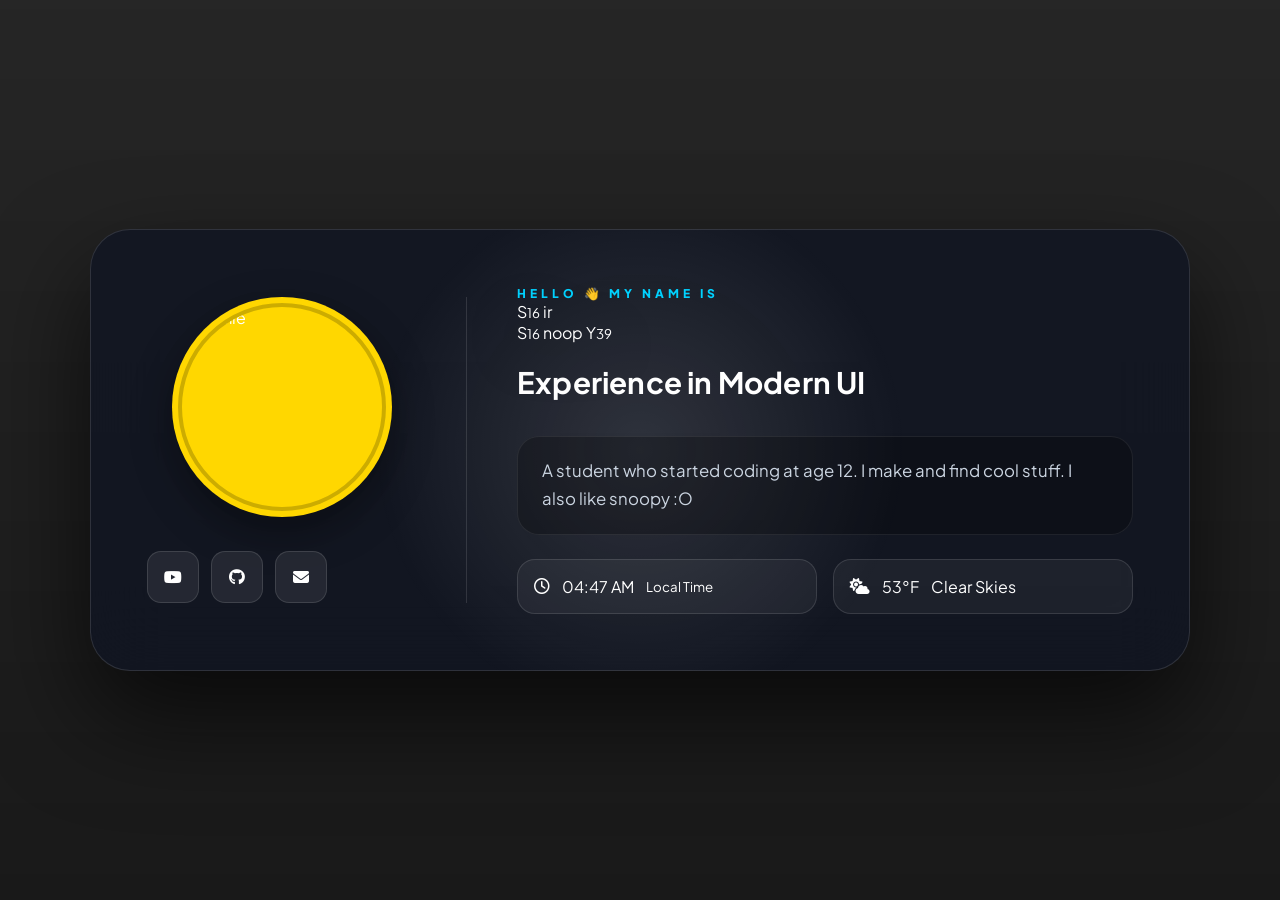
==== commit d86503e7: "Update index.html" ====
--- a/index.html
+++ b/index.html
@@ -1,107 +1,80 @@
 <!DOCTYPE html>
 <html lang="en">
 <head>
-  <meta charset="utf-8" />
-  <meta name="viewport" content="width=device-width, initial-scale=1, viewport-fit=cover" />
-  <title>SirSnoopsiee | Public profile</title>
-
-  <link rel="icon" type="image/png" href="https://raw.githubusercontent.com/code-andrewy/Images/refs/heads/main/unwatermarked_Gemini_Generated_Image_5cxwxp5cxwxp5cxw.png" />
-
-  <link rel="stylesheet" href="https://cdnjs.cloudflare.com/ajax/libs/font-awesome/6.5.1/css/all.min.css" />
-  <link href="https://fonts.googleapis.com/css2?family=Plus+Jakarta+Sans:wght@400;600;700;800&display=swap" rel="stylesheet" />
-
-  <link rel="stylesheet" href="style.css">
+    <meta charset="UTF-8">
+    <meta name="viewport" content="width=device-width, initial-scale=1.0">
+    <title>SirSnoopy | Portfolio</title>
+    <link rel="stylesheet" href="https://cdnjs.cloudflare.com/ajax/libs/font-awesome/6.4.0/css/all.min.css">
+    <link href="https://fonts.googleapis.com/css2?family=Plus+Jakarta+Sans:wght@400;700;800&display=swap" rel="stylesheet">
+    <link rel="stylesheet" href="style.css">
 </head>
-
 <body>
 
-  <div id="bg-overlay"></div>
+    <div id="bg-overlay"></div>
+    <video id="bg-video" autoplay muted loop playsinline>
+        <source src="your-video-link.mp4" type="video/mp4">
+    </video>
 
-  <div id="context-menu" aria-hidden="true" role="menu" style="display: none; position: absolute; z-index: 1000;">
-    <div class="menu-item" id="ctx-refresh" role="menuitem" tabindex="0">
-      <i class="fa-solid fa-rotate"></i>
-      <span style="margin-left:8px">Refresh Page</span>
+    <div class="container" id="tilt-container">
+        <main class="card" id="tilt-card">
+            <div class="card-glow" id="glow"></div>
+
+            <section class="profile-section">
+                <div class="pfp-outer">
+                    <div class="pfp-inner">
+                        <img src="https://raw.githubusercontent.com/code-andrewy/jumpman64beta/main/cat-pfp.jpg" alt="Profile" class="pfp-img">
+                    </div>
+                </div>
+                
+                <div class="social-row"></div>
+            </section>
+
+            <section class="content-section">
+                <header>
+                    <p class="greeting">Hello 👋 My name is</p>
+                    <div class="name-logo">
+                        <div class="logo-row">
+                            <span class="element-box">S<small>16</small></span>
+                            <span class="logo-text">ir</span>
+                        </div>
+                        <div class="logo-row">
+                            <span class="element-box">S<small>16</small></span>
+                            <span class="logo-text">noop</span>
+                            <span class="element-box">Y<small>39</small></span>
+                        </div>
+                    </div>
+                </header>
+
+                <div class="typewriter-wrap">
+                    Experience in <span id="typewriter"></span>
+                </div>
+
+                <div class="bio">
+                    A student who started coding at age 12. I make and find cool stuff. I also like snoopy :O
+                </div>
+
+                <div class="info-grid">
+                    <div class="stat-box">
+                        <i class="fa-regular fa-clock"></i>
+                        <span id="time">00:00 AM</span>
+                        <small>Local Time</small>
+                    </div>
+                    <div class="stat-box">
+                        <i class="fa-solid fa-cloud-sun"></i>
+                        <span id="temp">--°F</span>
+                        <span id="cond">Loading...</span>
+                    </div>
+                </div>
+            </section>
+        </main>
     </div>
-    <div class="menu-item" id="ctx-close" role="menuitem" tabindex="0">
-      <i class="fa-solid fa-xmark"></i>
-      <span style="margin-left:8px">Close Menu</span>
+
+    <div id="context-menu">
+        <div class="menu-item"><i class="fa-solid fa-house"></i> Home</div>
+        <div class="menu-item"><i class="fa-solid fa-code"></i> Projects</div>
+        <div class="menu-item"><i class="fa-solid fa-share-nodes"></i> Share</div>
     </div>
-  </div>
 
-  <div class="container" id="tilt-container">
-    <main class="card" id="tilt-card" role="application" aria-label="Sirsnoopy profile card">
-      
-      <div class="card-glow" id="glow"></div>
-
-      <div class="profile-section">
-        <div class="pfp-outer" tabindex="0" aria-label="Profile picture">
-          <div class="pfp-inner">
-            <img 
-              src="https://raw.githubusercontent.com/code-andrewy/Images/refs/heads/main/unwatermarked_Gemini_Generated_Image_5cxwxp5cxwxp5cxw.png" 
-              alt="Sirsnoopy Avatar" 
-              class="pfp-img">
-          </div>
-        </div>
-
-        <div class="social-row">
-          <a href="https://github.com/code-andrewy" target="_blank" rel="noopener" class="social-btn" aria-label="GitHub">
-            <i class="fa-brands fa-github"></i>
-          </a>
-          <a href="https://www.youtube.com/@SirSnoopsiee" target="_blank" rel="noopener" class="social-btn" aria-label="YouTube">
-            <i class="fa-brands fa-youtube"></i>
-          </a>
-          <a href="https://discord.com/users/1478125540828385350" target="_blank" rel="noopener" class="social-btn" aria-label="Discord">
-            <i class="fa-brands fa-discord"></i>
-          </a>
-        </div>
-      </div>
-
-      <div class="content-section">
-        <div>
-          <p class="greeting">Hello 👋 my name is</p>
-          <img 
-            src="https://raw.githubusercontent.com/code-andrewy/jumpman64beta/refs/heads/main/image-removebg-preview%20(1).png" 
-            alt="sirsnoopy" 
-            class="name-logo">
-        </div>
-
-        <div class="typewriter-wrap">
-          Experience in 
-          <span id="typewriter" style="color:var(--blue)">&nbsp;</span>
-          <span class="cursor"></span>
-        </div>
-
-        <p class="bio">
-          A student who started coding at age 12. I make and find cool stuff. I also like snoopy :O
-        </p>
-
-        <div class="info-grid">
-          <div class="stat-box">
-            <i class="fa-regular fa-clock"></i>
-            <div>
-              <span class="stat-val" id="time">00:00</span>
-              <span class="stat-label">Local Time</span>
-            </div>
-          </div>
-
-          <div class="stat-box">
-            <i class="fa-solid fa-cloud-sun"></i>
-            <div>
-              <span class="stat-val" id="temp">--°F</span>
-              <span class="stat-label" id="cond">Loading...</span>
-            </div>
-          </div>
-        </div>
-      </div>
-    </main>
-  </div>
-
-  <div class="video-modal" id="video-modal" aria-hidden="true" style="display: none;">
-    <div class="video-frame" role="dialog" aria-modal="true" aria-label="Intro video">
-      <div id="intro-player" style="width:100%;height:100%;"></div>
-    </div>
-  </div>
-
-  <script src="script.js" defer></script>
+    <script src="script.js"></script>
 </body>
 </html>
--- a/style.css
+++ b/style.css
@@ -1,40 +1,48 @@
-/* Stop looking at my code me don't like that! :( */ 
+/* Stop looking at my code me don't like that! :( */
 :root {
-  --blue: #00d2ff;
-  --yellow: #ffd700; 
+  --accent-blue: #00d2ff;
+  --accent-yellow: #ffd700;
   --glass: rgba(15, 20, 35, 0.72);
   --border: rgba(255, 255, 255, 0.12);
   --text: #ffffff;
   --muted: #cbd5e1;
   --bg-fallback: url('https://raw.githubusercontent.com/code-andrewy/jumpman64beta/refs/heads/main/charlie-brown-snoopy-stargazing-desktop-wallpaper-preview.jpg');
-  --smooth-bounce: cubic-bezier(0.34, 1.56, 0.64, 1);
-  --smooth-fluid: cubic-bezier(0.23, 1, 0.32, 1);
-}
-
-/* --- 2. BASE RESET --- */
-* { box-sizing: border-box; margin: 0; padding: 0; }
+  --ease-bouncy: cubic-bezier(0.34, 1.56, 0.64, 1);
+  --ease-smooth: cubic-bezier(0.23, 1, 0.32, 1);
+  --card-radius: 40px;
+  --card-padding: clamp(24px, 5vw, 56px);
+  --glass-blur: 35px;
+  --max-width: 1100px;
+}
+
+* {
+  box-sizing: border-box;
+  margin: 0;
+  padding: 0;
+}
 
 html, body {
   height: 100%;
   font-family: 'Plus Jakarta Sans', sans-serif;
   -webkit-font-smoothing: antialiased;
   color: var(--text);
-  overflow-x: hidden;
-}
-
-body {
-  display: flex;
-  align-items: center;
-  justify-content: center;
-  min-height: 100vh;
-  padding: 20px;
-  background: linear-gradient(rgba(0, 0, 0, 0.5), rgba(0, 0, 0, 0.5)), var(--bg-fallback);
+  /* FIX: Added space after comma for better browser compatibility */
+  background: linear-gradient(rgba(0, 0, 0, .5), rgba(0, 0, 0, .5)), var(--bg-fallback);
   background-size: cover;
   background-position: center;
   background-attachment: fixed;
-}
-
-/* --- 3. BACKGROUND LAYERS --- */
+  overflow-x: hidden;
+}
+
+body {
+  min-height: 100vh;
+  display: flex;
+  align-items: center;
+  justify-content: center;
+  padding: 20px;
+}
+
+/* Background Elements */
 #bg-video {
   position: fixed;
   inset: 0;
@@ -48,23 +56,25 @@
 #bg-overlay {
   position: fixed;
   inset: 0;
-  background: linear-gradient(rgba(0, 0, 0, 0.4), rgba(0, 0, 0, 0.6));
+  background: linear-gradient(rgba(0, 0, 0, .4), rgba(0, 0, 0, .6));
   z-index: -1;
-}
-
-/* --- 4. CUSTOM CONTEXT MENU --- */
+  pointer-events: none;
+}
+
+/* Context Menu */
 #context-menu {
   position: fixed;
-  background: rgba(20, 25, 40, 0.92);
+  /* Note: Logic usually sets top/left via JS, but right/top are fine for default */
+  width: 190px;
+  background: rgba(20, 25, 40, .92);
   backdrop-filter: blur(16px);
   -webkit-backdrop-filter: blur(16px);
   border: 1px solid var(--border);
   border-radius: 14px;
   padding: 6px;
-  width: 190px;
   display: none;
   z-index: 10005;
-  box-shadow: 0 15px 40px rgba(0, 0, 0, 0.6);
+  box-shadow: 0 15px 40px rgba(0, 0, 0, .6);
 }
 
 .menu-item {
@@ -75,47 +85,54 @@
   display: flex;
   align-items: center;
   gap: 10px;
-  transition: all 0.2s ease;
-}
-
-.menu-item:hover { background: rgba(255, 255, 255, 0.1); color: var(--blue); }
-
-/* --- 5. THE MAIN CARD --- */
+  transition: background .18s var(--ease-smooth), color .18s var(--ease-smooth), transform .18s var(--ease-smooth);
+}
+
+.menu-item:hover,
+.menu-item:focus {
+  background: rgba(255, 255, 255, .07);
+  color: var(--accent-blue);
+}
+
+/* Card Structure */
 .container {
   width: 100%;
-  max-width: 1100px;
+  max-width: var(--max-width);
   perspective: 2000px;
   z-index: 2;
-  animation: cardAppear 0.85s var(--smooth-fluid);
+  animation: cardAppear .85s var(--ease-smooth);
 }
 
 .card {
   width: 100%;
   background: var(--glass);
   border: 1px solid var(--border);
-  border-radius: 40px;
-  padding: clamp(24px, 5vw, 56px);
+  border-radius: var(--card-radius);
+  padding: var(--card-padding);
   display: grid;
   grid-template-columns: 1fr;
   gap: clamp(24px, 4vw, 48px);
-  backdrop-filter: blur(35px) saturate(180%);
-  -webkit-backdrop-filter: blur(35px) saturate(180%);
-  box-shadow: 0 45px 100px rgba(0, 0, 0, 0.65);
+  backdrop-filter: blur(var(--glass-blur)) saturate(180%);
+  -webkit-backdrop-filter: blur(var(--glass-blur)) saturate(180%);
+  box-shadow: 0 45px 100px rgba(0, 0, 0, .65);
   transform-style: preserve-3d;
   position: relative;
-  overflow: visible; 
-}
-
+  overflow: visible; /* Required for tooltips to pop out */
+  isolation: isolate;
+}
+
+/* FIX: Refined radial-gradient for smoother mouse follow */
 .card-glow {
   position: absolute;
-  inset: 0;
-  background: radial-gradient(circle at var(--mouse-x, 50%) var(--mouse-y, 50%), rgba(255, 255, 255, 0.12), transparent 45%);
+  inset: -1px; /* Slight offset covers border perfectly */
+  border-radius: inherit;
   pointer-events: none;
   z-index: 1;
-  border-radius: inherit;
-}
-
-/* --- 6. PROFILE & SOCIALS --- */
+  background: radial-gradient(circle at var(--mouse-x, 50%) var(--mouse-y, 50%), rgba(255, 255, 255, .12), transparent 45%);
+  will-change: background, opacity;
+}
+
+/* Profile Section */
 .profile-section {
   display: flex;
   flex-direction: column;
@@ -127,29 +144,42 @@
 .pfp-outer {
   width: clamp(140px, 20vw, 220px);
   height: clamp(140px, 20vw, 220px);
-  background: var(--yellow);
+  background: var(--accent-yellow);
   border-radius: 50%;
   padding: 6px;
-  box-shadow: 0 15px 40px rgba(0, 0, 0, 0.4);
-  transition: transform 0.5s var(--smooth-bounce);
-}
-
-.pfp-outer:hover { transform: scale(1.05) rotate(2deg); }
+  box-shadow: 0 15px 40px rgba(0, 0, 0, .4);
+  transition: transform .5s var(--ease-bouncy);
+  display: flex;
+  align-items: center;
+  justify-content: center;
+}
+
+.pfp-outer:hover,
+.pfp-outer:focus {
+  transform: scale(1.05) rotate(2deg);
+}
 
 .pfp-inner {
-  width: 100%; height: 100%;
+  width: 100%;
+  height: 100%;
   border-radius: 50%;
   overflow: hidden;
-  border: 4px solid rgba(0, 0, 0, 0.2);
-}
-
-.pfp-img { width: 100%; height: 100%; object-fit: cover; }
-
-.social-row { 
-  display: flex; 
-  gap: 12px; 
-  flex-wrap: wrap; 
-  justify-content: center; 
+  border: 4px solid rgba(0, 0, 0, .2);
+}
+
+.pfp-img {
+  width: 100%;
+  height: 100%;
+  object-fit: cover;
+  display: block;
+}
+
+/* Social Buttons */
+.social-row {
+  display: flex;
+  gap: 12px;
+  flex-wrap: wrap;
+  justify-content: center;
   align-items: center;
   width: 100%;
   margin-top: 10px;
@@ -159,52 +189,59 @@
   width: 52px;
   height: 52px;
   border-radius: 14px;
-  background: rgba(255, 255, 255, 0.08);
-  border: 1px solid var(--border);
-  color: white;
-  display: flex;
+  background: rgba(255, 255, 255, .08);
+  border: 1px solid var(--border);
+  color: var(--text);
+  display: inline-flex;
   align-items: center;
   justify-content: center;
   text-decoration: none;
-  transition: all 0.4s var(--smooth-bounce);
+  transition: transform .36s var(--ease-bouncy), box-shadow .28s var(--ease-smooth), background .2s var(--ease-smooth);
   position: relative;
-}
-
-.social-btn:hover { 
-  transform: translateY(-8px) scale(1.05); 
-  color: #fff; 
-}
-
+  outline: none;
+}
+
+.social-btn:focus {
+  box-shadow: 0 8px 18px rgba(0, 0, 0, .35);
+  transform: translateY(-6px) scale(1.03);
+}
+
+.social-btn:hover {
+  transform: translateY(-8px) scale(1.05);
+}
+
+/* FIX: Z-index increase for tooltips to ensure they stay on top */
 .social-btn::after {
   content: attr(data-tooltip);
   position: absolute;
-  bottom: -40px;
   left: 50%;
   transform: translateX(-50%) translateY(10px);
-  background: rgba(0, 0, 0, 0.9);
-  border: 1px solid var(--border);
-  color: white;
-  padding: 5px 12px;
+  bottom: -44px;
+  background: rgba(0, 0, 0, .9);
+  border: 1px solid var(--border);
+  color: var(--text);
+  padding: 6px 12px;
   border-radius: 8px;
   font-size: 12px;
   white-space: nowrap;
   opacity: 0;
   pointer-events: none;
-  transition: all 0.3s var(--smooth-fluid);
-  z-index: 100;
-}
-
-.social-btn:hover::after {
+  transition: opacity .25s var(--ease-smooth), transform .25s var(--ease-smooth);
+  z-index: 1000;
+}
+
+.social-btn:hover::after,
+.social-btn:focus::after {
   opacity: 1;
   transform: translateX(-50%) translateY(0);
 }
 
-.social-btn.youtube:hover { background: #ff0000; border-color: #ff0000; box-shadow: 0 8px 20px rgba(255, 0, 0, 0.3); }
-.social-btn.github:hover { background: #333; border-color: #666; box-shadow: 0 8px 20px rgba(0, 0, 0, 0.4); }
-.social-btn.contact-injected:hover,
-.social-btn.contact:hover { background: var(--blue); border-color: var(--blue); box-shadow: 0 8px 20px rgba(0, 210, 255, 0.3); }
-
-/* --- 7. CONTENT & STATS --- */
+/* Hover Colors */
+.social-btn.youtube:hover, .social-btn.youtube:focus { background: #ff0000; border-color: #ff0000; box-shadow: 0 8px 20px rgba(255, 0, 0, .3); }
+.social-btn.github:hover, .social-btn.github:focus { background: #333; border-color: #666; box-shadow: 0 8px 20px rgba(0, 0, 0, .4); }
+.social-btn.contact:hover, .social-btn.contact:focus { background: var(--accent-blue); border-color: var(--accent-blue); box-shadow: 0 8px 20px rgba(0, 210, 255, .3); }
+
+/* Content Section */
 .content-section {
   z-index: 2;
   display: flex;
@@ -213,33 +250,36 @@
 }
 
 .greeting {
-  color: var(--blue);
+  color: var(--accent-blue);
   text-transform: uppercase;
   letter-spacing: 4px;
   font-weight: 800;
-  font-size: 0.75rem;
+  font-size: .75rem;
 }
 
 .name-logo {
   max-width: 340px;
   width: 100%;
-  filter: drop-shadow(0 12px 24px rgba(0, 0, 0, 0.5));
+  filter: drop-shadow(0 12px 24px rgba(0, 0, 0, .5));
+  display: block;
 }
 
 .typewriter-wrap {
   font-size: clamp(1.1rem, 2.8vw, 1.85rem);
   font-weight: 700;
   min-height: 1.5em;
+  line-height: 1.05;
+  letter-spacing: .2px;
 }
 
 .bio {
   color: var(--muted);
   font-size: 1.05rem;
-  line-height: 1.8;
-  background: rgba(0, 0, 0, 0.25);
+  line-height: 1.7;
+  background: rgba(0, 0, 0, .25);
   padding: 20px 24px;
   border-radius: 22px;
-  border: 1px solid rgba(255, 255, 255, 0.08);
+  border: 1px solid rgba(255, 255, 255, .08);
 }
 
 .info-grid {
@@ -249,49 +289,44 @@
 }
 
 .stat-box {
-  background: rgba(255, 255, 255, 0.05);
+  background: rgba(255, 255, 255, .05);
   padding: 16px;
   border-radius: 18px;
   border: 1px solid var(--border);
   display: flex;
   align-items: center;
   gap: 12px;
-  transition: all 0.3s var(--smooth-fluid);
-}
-
-/* --- 8. VIDEO MODAL FIX (FULL SCREEN) --- */
+  transition: transform .2s var(--ease-smooth), box-shadow .2s var(--ease-smooth), background .2s var(--ease-smooth);
+}
+
+.stat-box:hover {
+  background: rgba(255, 255, 255, .08);
+}
+
+/* Modals & Toasts */
 #video-modal {
   position: fixed;
   inset: 0;
   display: none;
   align-items: center;
   justify-content: center;
-  background: rgba(0, 0, 0, 0.96);
+  background: rgba(0, 0, 0, .96);
   z-index: 10010;
   backdrop-filter: blur(15px);
-}
-
-/* FORCE FULLSCREEN VIDEO */
+  -webkit-backdrop-filter: blur(15px);
+}
+
 .video-container {
-  position: fixed;
-  inset: 0;
-  width: 100vw;
-  height: 100vh;
-  max-width: none;
-  max-height: none;
-  border-radius: 0;
-  overflow: hidden;
+  width: 90vw;
+  max-width: 1000px;
+  aspect-ratio: 16 / 9;
+  position: relative;
   background: #000;
 }
 
-/* REMOVE SIZE LIMIT */
-.video-container iframe {
-  width: 100%;
-  height: 100%;
-  border: none;
-}
-
-/* CLOSE BUTTON MATCHES SOCIAL BUTTON STYLE */
+.video-container iframe { width: 100%; height: 100%; border: 0; }
+
+/* BUG FIX: Removed extra comma in transition list */
 #video-close {
   position: fixed;
   top: 20px;
@@ -299,14 +334,14 @@
   width: 52px;
   height: 52px;
   border-radius: 14px;
-  background: rgba(255,255,255,0.08);
-  border: 1px solid var(--border);
-  color: white;
+  background: rgba(255, 255, 255, .08);
+  border: 1px solid var(--border);
+  color: var(--text);
   display: flex;
   align-items: center;
   justify-content: center;
   cursor: pointer;
-  transition: all 0.4s var(--smooth-bounce);
+  transition: transform .36s var(--ease-bouncy), background .2s var(--ease-smooth), border-color .2s var(--ease-smooth);
   z-index: 10011;
 }
 
@@ -314,7 +349,6 @@
   transform: translateY(-8px) scale(1.05);
   background: #ff0000;
   border-color: #ff0000;
-  box-shadow: 0 10px 25px rgba(255,0,0,0.4);
 }
 
 .copy-toast {
@@ -324,28 +358,29 @@
   bottom: 50px;
   padding: 14px 24px;
   border-radius: 16px;
-  background: rgba(10, 10, 10, 0.95);
-  border: 1px solid var(--blue);
+  background: rgba(10, 10, 10, .95);
+  border: 1px solid var(--accent-blue);
   color: #fff;
   font-weight: 700;
   z-index: 120000;
-  animation: cardAppear 0.4s var(--smooth-fluid);
-}
-
+  animation: cardAppear .4s var(--ease-smooth);
+}
+
+/* Visual FX */
 .ripple {
   position: fixed;
   border-radius: 50%;
   transform: translate(-50%, -50%);
   pointer-events: none;
-  background: rgba(255, 255, 255, 0.25);
-  animation: rippleAnim .6s var(--smooth-fluid) forwards;
+  background: rgba(255, 255, 255, .25);
+  animation: rippleAnim .6s var(--ease-smooth) forwards;
   z-index: 10006;
 }
 
-/* --- 9. ANIMATIONS & RESPONSIVE --- */
 @keyframes cardAppear { from { opacity: 0; transform: translateY(20px); } to { opacity: 1; transform: translateY(0); } }
-@keyframes rippleAnim { 0% { transform: translate(-50%, -50%) scale(0); opacity: 0.8; } 100% { transform: translate(-50%, -50%) scale(4); opacity: 0; } }
-
+@keyframes rippleAnim { 0% { transform: translate(-50%, -50%) scale(0); opacity: .8; } 100% { transform: translate(-50%, -50%) scale(4); opacity: 0; } }
+
+/* Media Queries */
 @media (min-width: 850px) {
   .card { grid-template-columns: 320px 1fr; align-items: center; gap: 50px; }
   .profile-section { border-right: 1px solid var(--border); padding-right: 50px; }
@@ -355,4 +390,12 @@
 @media (max-width: 600px) {
   .card { padding: 24px; border-radius: 30px; }
   .profile-section { border-right: none; border-bottom: 1px solid var(--border); padding-bottom: 24px; }
-}
+  .typewriter-wrap { font-size: 1.25rem; }
+  .pfp-outer { width: 120px; height: 120px; }
+  .social-btn { width: 44px; height: 44px; }
+  .social-btn::after { bottom: -38px; font-size: 11px; padding: 5px 10px; }
+}
+
+@media (prefers-reduced-motion: reduce) {
+  * { transition: none !important; animation: none !important; }
+}
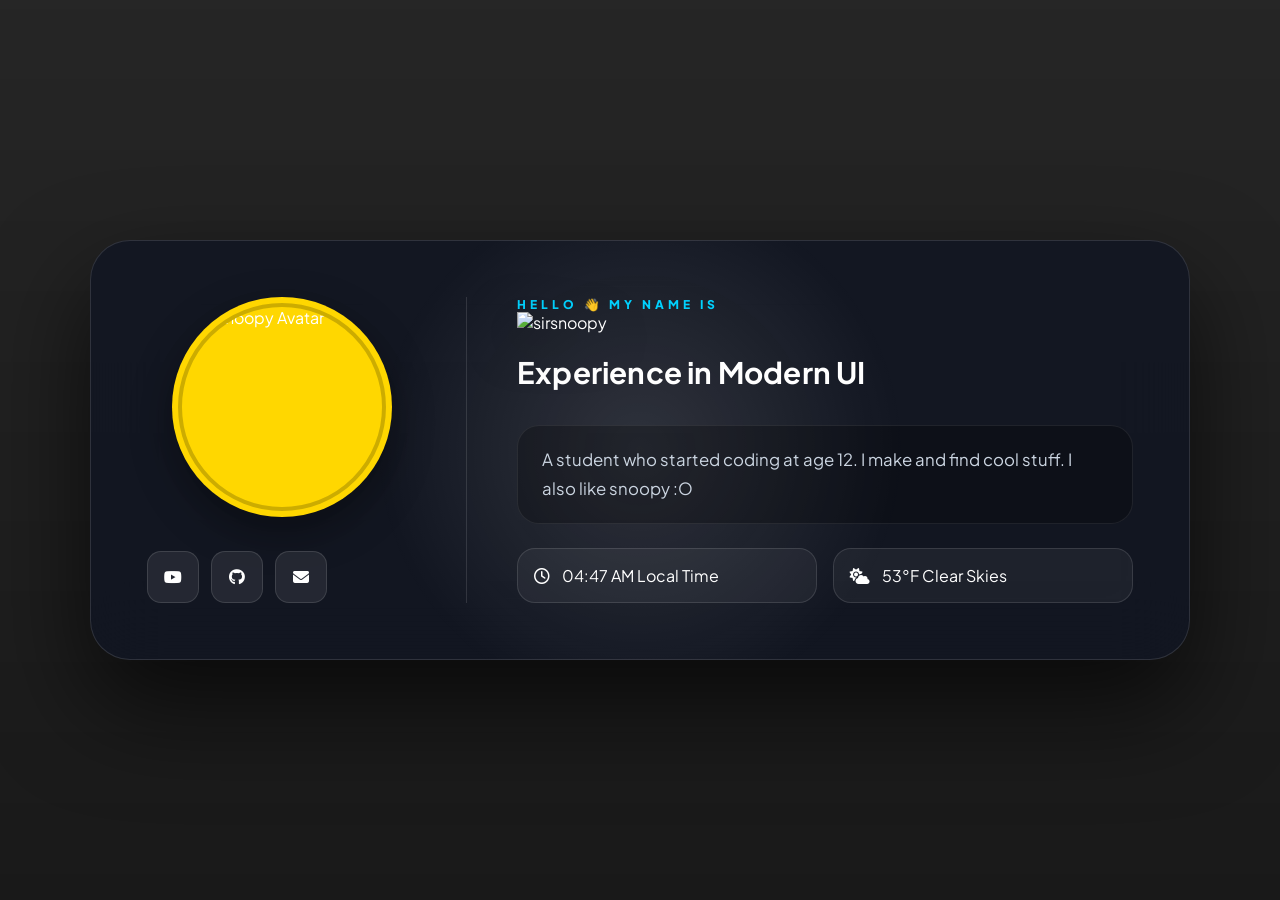
==== commit 35473d6e: "Update index.html" ====
--- a/index.html
+++ b/index.html
@@ -1,80 +1,107 @@
 <!DOCTYPE html>
 <html lang="en">
 <head>
-    <meta charset="UTF-8">
-    <meta name="viewport" content="width=device-width, initial-scale=1.0">
-    <title>SirSnoopy | Portfolio</title>
-    <link rel="stylesheet" href="https://cdnjs.cloudflare.com/ajax/libs/font-awesome/6.4.0/css/all.min.css">
-    <link href="https://fonts.googleapis.com/css2?family=Plus+Jakarta+Sans:wght@400;700;800&display=swap" rel="stylesheet">
-    <link rel="stylesheet" href="style.css">
+  <meta charset="utf-8" />
+  <meta name="viewport" content="width=device-width, initial-scale=1, viewport-fit=cover" />
+  <title>SirSnoopsiee | Public profile</title>
+
+  <link rel="icon" type="image/png" href="https://raw.githubusercontent.com/code-andrewy/Images/refs/heads/main/unwatermarked_Gemini_Generated_Image_5cxwxp5cxwxp5cxw.png" />
+
+  <link rel="stylesheet" href="https://cdnjs.cloudflare.com/ajax/libs/font-awesome/6.5.1/css/all.min.css" />
+  <link href="https://fonts.googleapis.com/css2?family=Plus+Jakarta+Sans:wght@400;600;700;800&display=swap" rel="stylesheet" />
+
+  <link rel="stylesheet" href="style.css">
 </head>
+
 <body>
 
-    <div id="bg-overlay"></div>
-    <video id="bg-video" autoplay muted loop playsinline>
-        <source src="your-video-link.mp4" type="video/mp4">
-    </video>
+  <div id="bg-overlay"></div>
 
-    <div class="container" id="tilt-container">
-        <main class="card" id="tilt-card">
-            <div class="card-glow" id="glow"></div>
+  <div id="context-menu" aria-hidden="true" role="menu" style="display: none; position: absolute; z-index: 1000;">
+    <div class="menu-item" id="ctx-refresh" role="menuitem" tabindex="0">
+      <i class="fa-solid fa-rotate"></i>
+      <span style="margin-left:8px">Refresh Page</span>
+    </div>
+    <div class="menu-item" id="ctx-close" role="menuitem" tabindex="0">
+      <i class="fa-solid fa-xmark"></i>
+      <span style="margin-left:8px">Close Menu</span>
+    </div>
+  </div>
 
-            <section class="profile-section">
-                <div class="pfp-outer">
-                    <div class="pfp-inner">
-                        <img src="https://raw.githubusercontent.com/code-andrewy/jumpman64beta/main/cat-pfp.jpg" alt="Profile" class="pfp-img">
-                    </div>
-                </div>
-                
-                <div class="social-row"></div>
-            </section>
+  <div class="container" id="tilt-container">
+    <main class="card" id="tilt-card" role="application" aria-label="Sirsnoopy profile card">
+      
+      <div class="card-glow" id="glow"></div>
 
-            <section class="content-section">
-                <header>
-                    <p class="greeting">Hello 👋 My name is</p>
-                    <div class="name-logo">
-                        <div class="logo-row">
-                            <span class="element-box">S<small>16</small></span>
-                            <span class="logo-text">ir</span>
-                        </div>
-                        <div class="logo-row">
-                            <span class="element-box">S<small>16</small></span>
-                            <span class="logo-text">noop</span>
-                            <span class="element-box">Y<small>39</small></span>
-                        </div>
-                    </div>
-                </header>
+      <div class="profile-section">
+        <div class="pfp-outer" tabindex="0" aria-label="Profile picture">
+          <div class="pfp-inner">
+            <img 
+              src="https://raw.githubusercontent.com/code-andrewy/Images/refs/heads/main/unwatermarked_Gemini_Generated_Image_5cxwxp5cxwxp5cxw.png" 
+              alt="Sirsnoopy Avatar" 
+              class="pfp-img">
+          </div>
+        </div>
 
-                <div class="typewriter-wrap">
-                    Experience in <span id="typewriter"></span>
-                </div>
+        <div class="social-row">
+          <a href="https://github.com/code-andrewy" target="_blank" rel="noopener" class="social-btn" aria-label="GitHub">
+            <i class="fa-brands fa-github"></i>
+          </a>
+          <a href="https://www.youtube.com/@SirSnoopsiee" target="_blank" rel="noopener" class="social-btn" aria-label="YouTube">
+            <i class="fa-brands fa-youtube"></i>
+          </a>
+          <a href="https://discord.com/users/1478125540828385350" target="_blank" rel="noopener" class="social-btn" aria-label="Discord">
+            <i class="fa-brands fa-discord"></i>
+          </a>
+        </div>
+      </div>
 
-                <div class="bio">
-                    A student who started coding at age 12. I make and find cool stuff. I also like snoopy :O
-                </div>
+      <div class="content-section">
+        <div>
+          <p class="greeting">Hello 👋 my name is</p>
+          <img 
+            src="https://raw.githubusercontent.com/code-andrewy/jumpman64beta/refs/heads/main/image-removebg-preview%20(1).png" 
+            alt="sirsnoopy" 
+            class="name-logo">
+        </div>
 
-                <div class="info-grid">
-                    <div class="stat-box">
-                        <i class="fa-regular fa-clock"></i>
-                        <span id="time">00:00 AM</span>
-                        <small>Local Time</small>
-                    </div>
-                    <div class="stat-box">
-                        <i class="fa-solid fa-cloud-sun"></i>
-                        <span id="temp">--°F</span>
-                        <span id="cond">Loading...</span>
-                    </div>
-                </div>
-            </section>
-        </main>
+        <div class="typewriter-wrap">
+          Experience in 
+          <span id="typewriter" style="color:var(--blue)">&nbsp;</span>
+          <span class="cursor"></span>
+        </div>
+
+        <p class="bio">
+          A student who started coding at age 12. I make and find cool stuff. I also like snoopy :O
+        </p>
+
+        <div class="info-grid">
+          <div class="stat-box">
+            <i class="fa-regular fa-clock"></i>
+            <div>
+              <span class="stat-val" id="time">00:00</span>
+              <span class="stat-label">Local Time</span>
+            </div>
+          </div>
+
+          <div class="stat-box">
+            <i class="fa-solid fa-cloud-sun"></i>
+            <div>
+              <span class="stat-val" id="temp">--°F</span>
+              <span class="stat-label" id="cond">Loading...</span>
+            </div>
+          </div>
+        </div>
+      </div>
+    </main>
+  </div>
+
+  <div class="video-modal" id="video-modal" aria-hidden="true" style="display: none;">
+    <div class="video-frame" role="dialog" aria-modal="true" aria-label="Intro video">
+      <div id="intro-player" style="width:100%;height:100%;"></div>
     </div>
+  </div>
 
-    <div id="context-menu">
-        <div class="menu-item"><i class="fa-solid fa-house"></i> Home</div>
-        <div class="menu-item"><i class="fa-solid fa-code"></i> Projects</div>
-        <div class="menu-item"><i class="fa-solid fa-share-nodes"></i> Share</div>
-    </div>
-
-    <script src="script.js"></script>
+  <script src="script.js" defer></script>
 </body>
 </html>
